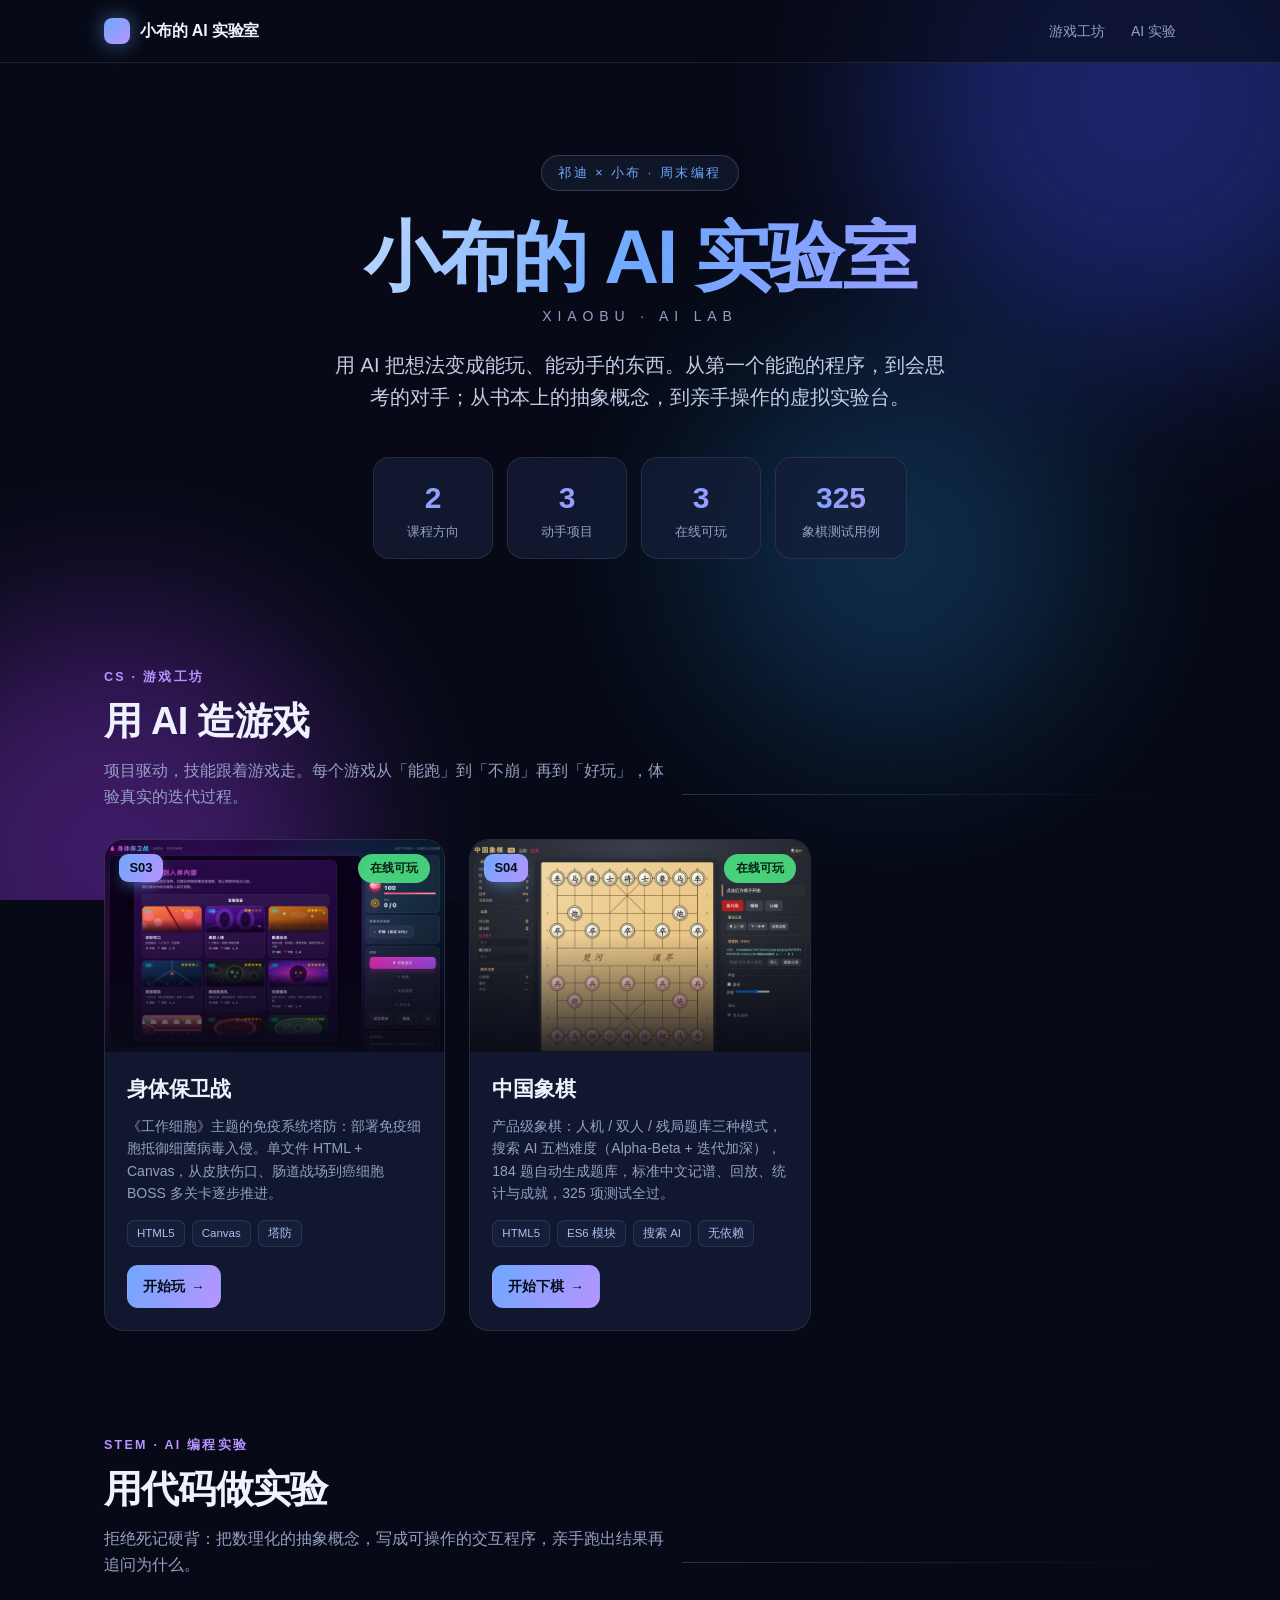
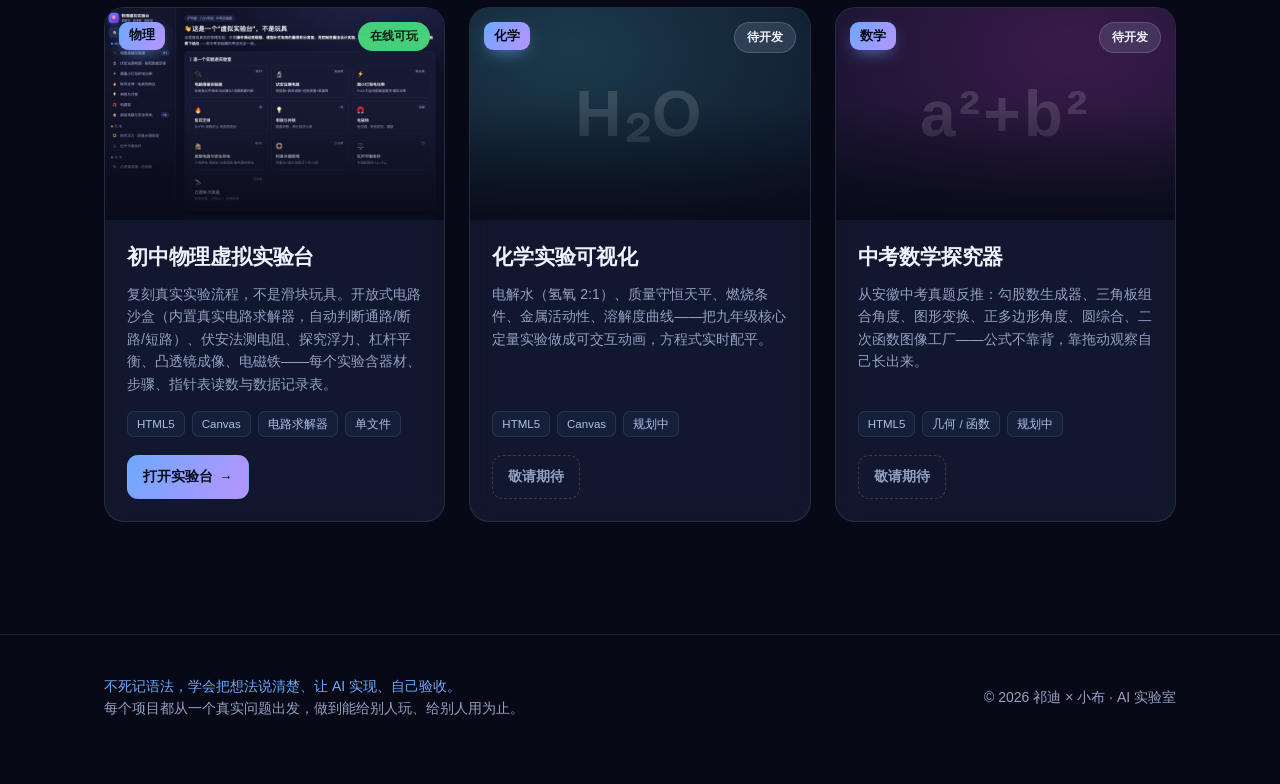
==== index.html @ 60c94748 "init: 小布的 AI 实验室 静态站点 自包含可部署的展示页：身体保卫战、中国象棋、初中物理虚拟实验台， 含封面截图。化学/数学实验占位待开发。" ====
<!DOCTYPE html>
<html lang="zh-CN">
<head>
<meta charset="UTF-8" />
<meta name="viewport" content="width=device-width, initial-scale=1.0" />
<title>小布的 AI 实验室 · Xiaobu AI Lab</title>
<meta name="description" content="祁迪 × 小布 的周末编程项目：用 AI 把想法变成能玩、能动手的东西。从会思考的对手，到真实的虚拟实验台。" />
<style>
  :root {
    --bg: #070a16;
    --card: rgba(22, 30, 56, 0.72);
    --line: rgba(255, 255, 255, 0.09);
    --line-strong: rgba(255, 255, 255, 0.16);
    --text: #eef2ff;
    --muted: #94a0c4;
    --accent: #6ea8fe;
    --accent-2: #b794ff;
    --pink: #ff7eb6;
    --green: #4ade80;
    --amber: #fbbf24;
    --radius: 20px;
  }

  * { box-sizing: border-box; }
  html { scroll-behavior: smooth; }

  body {
    margin: 0;
    font-family: -apple-system, BlinkMacSystemFont, "Segoe UI", "PingFang SC",
      "Hiragino Sans GB", "Microsoft YaHei", sans-serif;
    color: var(--text);
    background: var(--bg);
    line-height: 1.6;
    -webkit-font-smoothing: antialiased;
    overflow-x: hidden;
  }

  /* animated background orbs */
  .bg-orbs { position: fixed; inset: 0; z-index: -1; overflow: hidden; }
  .orb {
    position: absolute;
    border-radius: 50%;
    filter: blur(90px);
    opacity: 0.55;
    animation: float 18s ease-in-out infinite;
  }
  .orb.a { width: 520px; height: 520px; background: #2a3aa8; top: -160px; right: -120px; }
  .orb.b { width: 460px; height: 460px; background: #6b2aa8; bottom: -180px; left: -120px; animation-delay: -6s; }
  .orb.c { width: 380px; height: 380px; background: #1d6fae; top: 40%; left: 55%; animation-delay: -11s; opacity: 0.35; }
  @keyframes float {
    0%, 100% { transform: translate(0, 0) scale(1); }
    50% { transform: translate(30px, -40px) scale(1.08); }
  }

  a { color: inherit; text-decoration: none; }
  .wrap { max-width: 1120px; margin: 0 auto; padding: 0 24px; }

  /* ---------- Nav ---------- */
  nav {
    position: sticky; top: 0; z-index: 50;
    backdrop-filter: blur(14px);
    background: rgba(7, 10, 22, 0.6);
    border-bottom: 1px solid var(--line);
  }
  nav .wrap { display: flex; align-items: center; justify-content: space-between; height: 62px; }
  .brand { display: flex; align-items: center; gap: 10px; font-weight: 700; letter-spacing: -0.01em; }
  .brand .dot {
    width: 26px; height: 26px; border-radius: 8px;
    background: linear-gradient(135deg, var(--accent), var(--accent-2));
    box-shadow: 0 0 22px rgba(110, 168, 254, 0.55);
  }
  .nav-links { display: flex; gap: 26px; font-size: 14px; color: var(--muted); }
  .nav-links a:hover { color: var(--text); }
  @media (max-width: 560px) { .nav-links { display: none; } }

  /* ---------- Hero ---------- */
  header.hero { padding: 92px 0 56px; text-align: center; }
  .eyebrow {
    display: inline-block; font-size: 12.5px; letter-spacing: 0.2em; text-transform: uppercase;
    color: var(--accent); border: 1px solid var(--line-strong); border-radius: 999px;
    padding: 7px 16px; background: rgba(110, 168, 254, 0.08);
  }
  h1 {
    font-size: clamp(40px, 7.5vw, 76px); line-height: 1.05; margin: 26px 0 8px;
    letter-spacing: -0.03em; font-weight: 800;
    background: linear-gradient(115deg, #ffffff 0%, var(--accent) 50%, var(--accent-2) 100%);
    -webkit-background-clip: text; background-clip: text; color: transparent;
  }
  .sub-en { font-size: 14px; letter-spacing: 0.42em; text-transform: uppercase; color: var(--muted); margin-bottom: 22px; }
  .lede { font-size: clamp(16px, 2.3vw, 20px); color: #c2cae6; max-width: 620px; margin: 0 auto; }
  .stats { display: flex; flex-wrap: wrap; gap: 14px; justify-content: center; margin-top: 44px; }
  .stat {
    border: 1px solid var(--line); border-radius: 16px; padding: 16px 26px; min-width: 120px;
    background: var(--card); backdrop-filter: blur(8px);
  }
  .stat .num {
    font-size: 30px; font-weight: 800;
    background: linear-gradient(120deg, var(--accent), var(--accent-2));
    -webkit-background-clip: text; background-clip: text; color: transparent;
  }
  .stat .label { font-size: 12.5px; color: var(--muted); }

  /* ---------- Sections ---------- */
  section { padding: 52px 0; }
  .section-head { display: flex; align-items: flex-end; gap: 18px; margin-bottom: 30px; flex-wrap: wrap; }
  .section-head .txt h2 { font-size: clamp(26px, 4vw, 38px); margin: 4px 0 6px; letter-spacing: -0.02em; }
  .section-head .txt p { color: var(--muted); margin: 0; max-width: 560px; }
  .kicker { font-size: 12.5px; letter-spacing: 0.18em; text-transform: uppercase; color: var(--accent-2); font-weight: 700; }
  .line-fill { flex: 1; height: 1px; background: linear-gradient(90deg, var(--line-strong), transparent); margin-bottom: 14px; min-width: 40px; }

  /* ---------- Cards ---------- */
  .grid { display: grid; grid-template-columns: repeat(auto-fill, minmax(320px, 1fr)); gap: 24px; }
  .card {
    position: relative; display: flex; flex-direction: column; overflow: hidden;
    background: var(--card); border: 1px solid var(--line); border-radius: var(--radius);
    backdrop-filter: blur(10px);
    transition: transform 0.28s cubic-bezier(.2,.7,.2,1), border-color 0.28s, box-shadow 0.28s;
  }
  .card:hover {
    transform: translateY(-6px);
    border-color: var(--line-strong);
    box-shadow: 0 30px 60px -30px rgba(110, 130, 255, 0.5);
  }

  .cover { position: relative; aspect-ratio: 16 / 10; overflow: hidden; background: #0c1126; }
  .cover img { width: 100%; height: 100%; object-fit: cover; object-position: top center; transition: transform 0.5s cubic-bezier(.2,.7,.2,1); }
  .card:hover .cover img { transform: scale(1.06); }
  .cover::after { content: ""; position: absolute; inset: 0; background: linear-gradient(180deg, rgba(7,10,22,0) 45%, rgba(7,10,22,0.85) 100%); }

  /* placeholder covers for upcoming projects */
  .cover.ph { display: flex; align-items: center; justify-content: center; }
  .cover.ph.chem { background: radial-gradient(120% 120% at 30% 20%, #1b3a4a, #0c1126); }
  .cover.ph.math { background: radial-gradient(120% 120% at 70% 20%, #3a1b4a, #0c1126); }
  .cover.ph .glyph { font-size: 64px; font-weight: 800; letter-spacing: 0.05em; color: rgba(255,255,255,0.14); }

  .badge-num {
    position: absolute; top: 14px; left: 14px; z-index: 2;
    display: inline-flex; align-items: center; justify-content: center;
    min-width: 44px; height: 28px; padding: 0 10px; border-radius: 9px;
    font-weight: 800; font-size: 13px; color: #070a16;
    background: linear-gradient(120deg, var(--accent), var(--accent-2));
    box-shadow: 0 6px 18px -6px rgba(110,168,254,0.8);
  }
  .status {
    position: absolute; top: 14px; right: 14px; z-index: 2;
    font-size: 12px; font-weight: 700; padding: 5px 12px; border-radius: 999px;
    backdrop-filter: blur(6px);
  }
  .status.live { color: #062013; background: rgba(74, 222, 128, 0.92); }
  .status.local { color: #2a1c00; background: rgba(251, 191, 36, 0.92); }
  .status.soon { color: var(--text); background: rgba(148, 160, 196, 0.2); border: 1px solid var(--line-strong); }

  .body { padding: 20px 22px 22px; display: flex; flex-direction: column; flex: 1; }
  .card h3 { margin: 0 0 9px; font-size: 21px; letter-spacing: -0.01em; }
  .card p.desc { margin: 0 0 16px; color: var(--muted); font-size: 14px; flex: 1; }
  .tags { display: flex; flex-wrap: wrap; gap: 7px; margin-bottom: 18px; }
  .tag { font-size: 11.5px; color: #aebfe6; border: 1px solid var(--line); background: rgba(110,168,254,0.06); padding: 3px 9px; border-radius: 7px; }

  .actions { display: flex; gap: 10px; flex-wrap: wrap; }
  .btn {
    display: inline-flex; align-items: center; gap: 6px; font-size: 13.5px; font-weight: 700;
    padding: 10px 15px; border-radius: 11px; border: 1px solid var(--line-strong);
    transition: background 0.18s, border-color 0.18s, transform 0.18s, filter 0.18s;
  }
  .btn:hover { transform: translateY(-1px); }
  .btn.primary { color: #070a16; background: linear-gradient(120deg, var(--accent), var(--accent-2)); border-color: transparent; }
  .btn.primary:hover { filter: brightness(1.08); }
  .btn.ghost:hover { border-color: var(--accent); background: rgba(110,168,254,0.1); }
  .btn.disabled { color: var(--muted); border-style: dashed; cursor: default; pointer-events: none; }
  .btn .arrow { transition: transform 0.18s; }
  .btn:hover .arrow { transform: translateX(3px); }

  .note {
    margin-top: 26px; border: 1px dashed var(--line-strong); border-radius: var(--radius);
    padding: 18px 22px; color: var(--muted); font-size: 14px; background: rgba(255,255,255,0.02);
  }
  .note strong { color: var(--text); }
  .note a { color: var(--accent); }

  /* ---------- Footer ---------- */
  footer { border-top: 1px solid var(--line); margin-top: 60px; padding: 40px 0 64px; color: var(--muted); font-size: 14px; }
  footer .wrap { display: flex; flex-wrap: wrap; gap: 16px; justify-content: space-between; align-items: center; }
  .philosophy { max-width: 560px; }
  .philosophy em { color: var(--accent); font-style: normal; }

  @media (max-width: 600px) { header.hero { padding: 60px 0 36px; } }
</style>
</head>
<body>

<div class="bg-orbs"><div class="orb a"></div><div class="orb b"></div><div class="orb c"></div></div>

<nav>
  <div class="wrap">
    <div class="brand"><span class="dot"></span> 小布的 AI 实验室</div>
    <div class="nav-links">
      <a href="#cs">游戏工坊</a>
      <a href="#stem">AI 实验</a>
    </div>
  </div>
</nav>

<header class="hero">
  <div class="wrap">
    <span class="eyebrow">祁迪 × 小布 · 周末编程</span>
    <h1>小布的 AI 实验室</h1>
    <div class="sub-en">Xiaobu&nbsp;·&nbsp;AI&nbsp;Lab</div>
    <p class="lede">用 AI 把想法变成能玩、能动手的东西。从第一个能跑的程序，到会思考的对手；从书本上的抽象概念，到亲手操作的虚拟实验台。</p>
    <div class="stats">
      <div class="stat"><div class="num">2</div><div class="label">课程方向</div></div>
      <div class="stat"><div class="num">3</div><div class="label">动手项目</div></div>
      <div class="stat"><div class="num">3</div><div class="label">在线可玩</div></div>
      <div class="stat"><div class="num">325</div><div class="label">象棋测试用例</div></div>
    </div>
  </div>
</header>

<main class="wrap">

  <!-- ============ CS 游戏工坊 ============ -->
  <section id="cs">
    <div class="section-head">
      <div class="txt">
        <div class="kicker">CS · 游戏工坊</div>
        <h2>用 AI 造游戏</h2>
        <p>项目驱动，技能跟着游戏走。每个游戏从「能跑」到「不崩」再到「好玩」，体验真实的迭代过程。</p>
      </div>
      <div class="line-fill"></div>
    </div>

    <div class="grid">

      <article class="card">
        <div class="cover">
          <span class="badge-num">S03</span>
          <span class="status live">在线可玩</span>
          <img src="assets/covers/body-defense.jpg" alt="身体保卫战 游戏截图" loading="lazy" />
        </div>
        <div class="body">
          <h3>身体保卫战</h3>
          <p class="desc">《工作细胞》主题的免疫系统塔防：部署免疫细胞抵御细菌病毒入侵。单文件 HTML + Canvas，从皮肤伤口、肠道战场到癌细胞 BOSS 多关卡逐步推进。</p>
          <div class="tags">
            <span class="tag">HTML5</span><span class="tag">Canvas</span><span class="tag">塔防</span>
          </div>
          <div class="actions">
            <a class="btn primary" href="body-defense/index.html">开始玩 <span class="arrow">→</span></a>
          </div>
        </div>
      </article>

      <article class="card">
        <div class="cover">
          <span class="badge-num">S04</span>
          <span class="status live">在线可玩</span>
          <img src="assets/covers/chess.jpg" alt="中国象棋 游戏截图" loading="lazy" />
        </div>
        <div class="body">
          <h3>中国象棋</h3>
          <p class="desc">产品级象棋：人机 / 双人 / 残局题库三种模式，搜索 AI 五档难度（Alpha-Beta + 迭代加深），184 题自动生成题库，标准中文记谱、回放、统计与成就，325 项测试全过。</p>
          <div class="tags">
            <span class="tag">HTML5</span><span class="tag">ES6 模块</span><span class="tag">搜索 AI</span><span class="tag">无依赖</span>
          </div>
          <div class="actions">
            <a class="btn primary" href="chess/index.html">开始下棋 <span class="arrow">→</span></a>
          </div>
        </div>
      </article>

    </div>
  </section>

  <!-- ============ STEM AI 实验 ============ -->
  <section id="stem">
    <div class="section-head">
      <div class="txt">
        <div class="kicker">STEM · AI 编程实验</div>
        <h2>用代码做实验</h2>
        <p>拒绝死记硬背：把数理化的抽象概念，写成可操作的交互程序，亲手跑出结果再追问为什么。</p>
      </div>
      <div class="line-fill"></div>
    </div>

    <div class="grid">

      <article class="card">
        <div class="cover">
          <span class="badge-num">物理</span>
          <span class="status live">在线可玩</span>
          <img src="assets/covers/physics.jpg" alt="物理虚拟实验台 截图" loading="lazy" />
        </div>
        <div class="body">
          <h3>初中物理虚拟实验台</h3>
          <p class="desc">复刻真实实验流程，不是滑块玩具。开放式电路沙盒（内置真实电路求解器，自动判断通路/断路/短路）、伏安法测电阻、探究浮力、杠杆平衡、凸透镜成像、电磁铁——每个实验含器材、步骤、指针表读数与数据记录表。</p>
          <div class="tags">
            <span class="tag">HTML5</span><span class="tag">Canvas</span><span class="tag">电路求解器</span><span class="tag">单文件</span>
          </div>
          <div class="actions">
            <a class="btn primary" href="physics-lab.html">打开实验台 <span class="arrow">→</span></a>
          </div>
        </div>
      </article>

      <article class="card">
        <div class="cover ph chem">
          <span class="badge-num">化学</span>
          <span class="status soon">待开发</span>
          <span class="glyph">H₂O</span>
        </div>
        <div class="body">
          <h3>化学实验可视化</h3>
          <p class="desc">电解水（氢氧 2:1）、质量守恒天平、燃烧条件、金属活动性、溶解度曲线——把九年级核心定量实验做成可交互动画，方程式实时配平。</p>
          <div class="tags">
            <span class="tag">HTML5</span><span class="tag">Canvas</span><span class="tag">规划中</span>
          </div>
          <div class="actions">
            <span class="btn disabled">敬请期待</span>
          </div>
        </div>
      </article>

      <article class="card">
        <div class="cover ph math">
          <span class="badge-num">数学</span>
          <span class="status soon">待开发</span>
          <span class="glyph">a²+b²</span>
        </div>
        <div class="body">
          <h3>中考数学探究器</h3>
          <p class="desc">从安徽中考真题反推：勾股数生成器、三角板组合角度、图形变换、正多边形角度、圆综合、二次函数图像工厂——公式不靠背，靠拖动观察自己长出来。</p>
          <div class="tags">
            <span class="tag">HTML5</span><span class="tag">几何 / 函数</span><span class="tag">规划中</span>
          </div>
          <div class="actions">
            <span class="btn disabled">敬请期待</span>
          </div>
        </div>
      </article>

    </div>
  </section>

</main>

<footer>
  <div class="wrap">
    <div class="philosophy">
      <em>不死记语法，学会把想法说清楚、让 AI 实现、自己验收。</em><br />
      每个项目都从一个真实问题出发，做到能给别人玩、给别人用为止。
    </div>
    <div>© 2026 祁迪 × 小布 · AI 实验室</div>
  </div>
</footer>

</body>
</html>
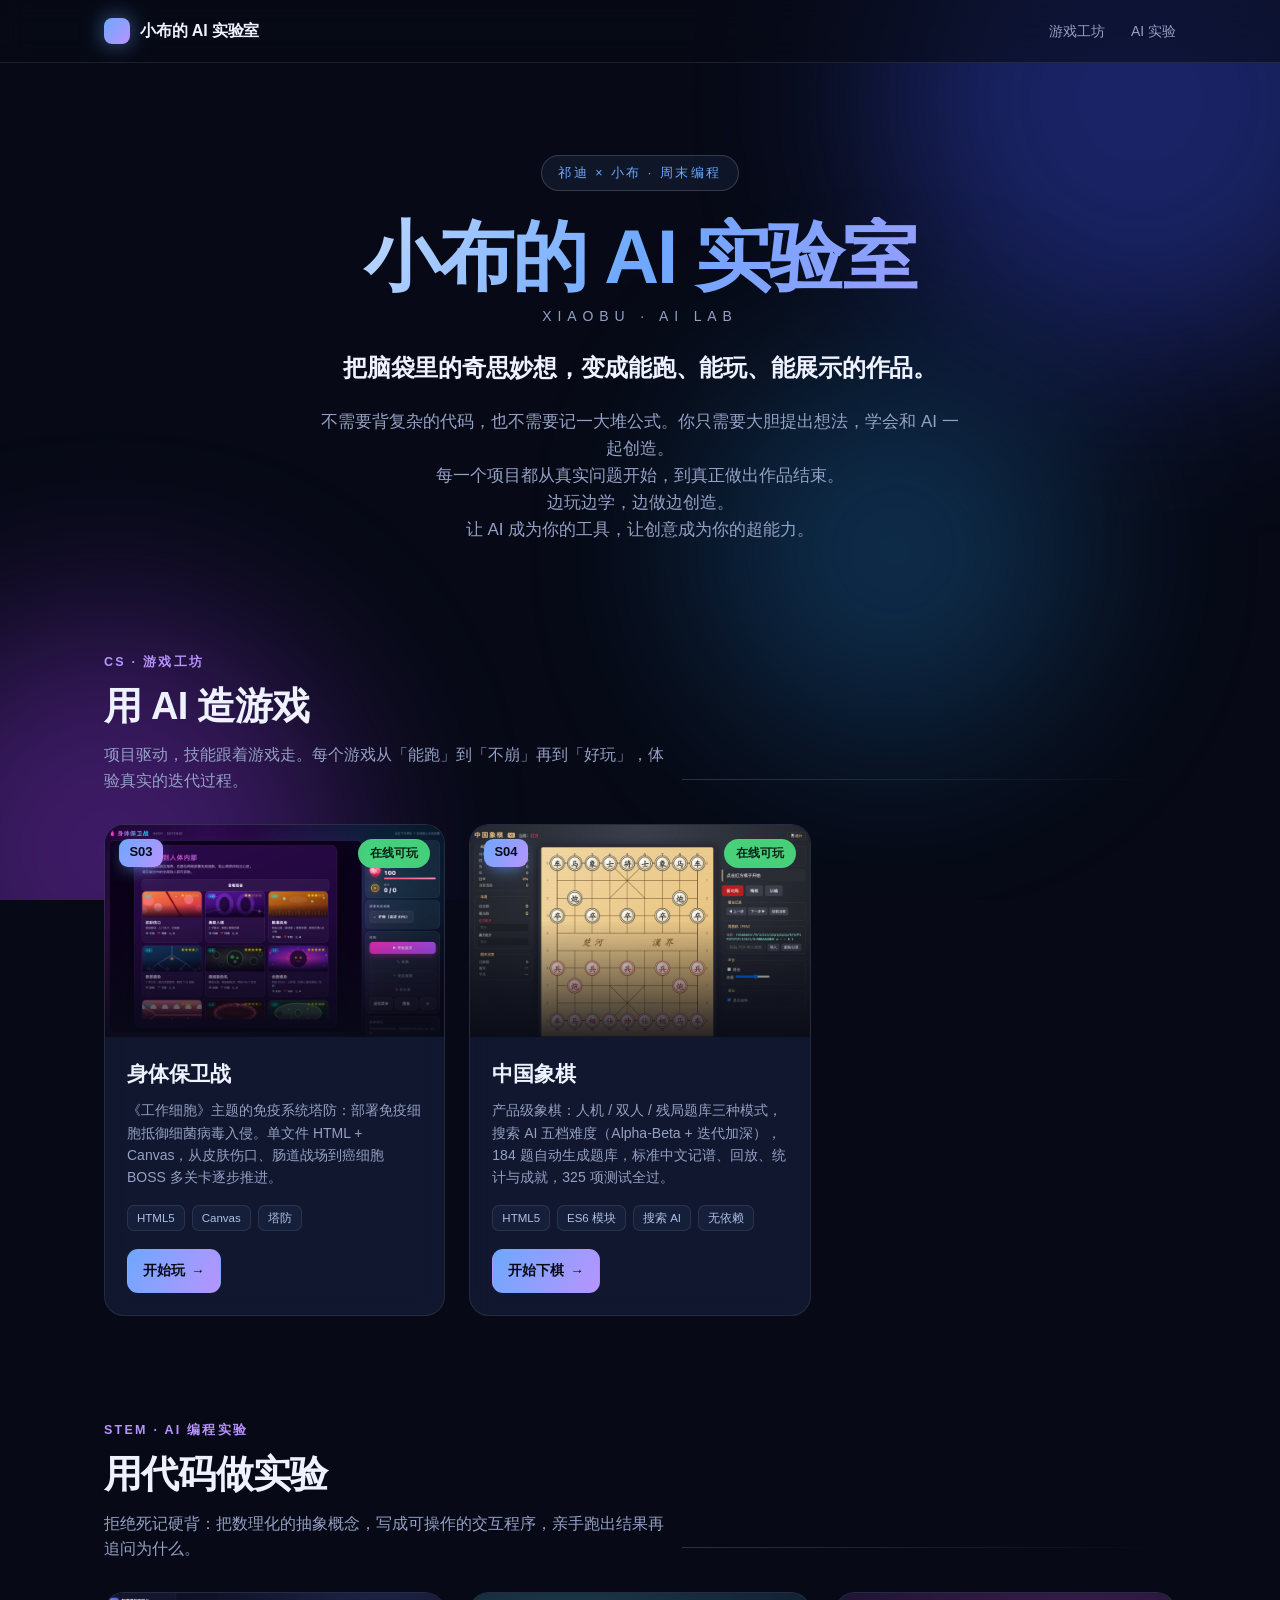
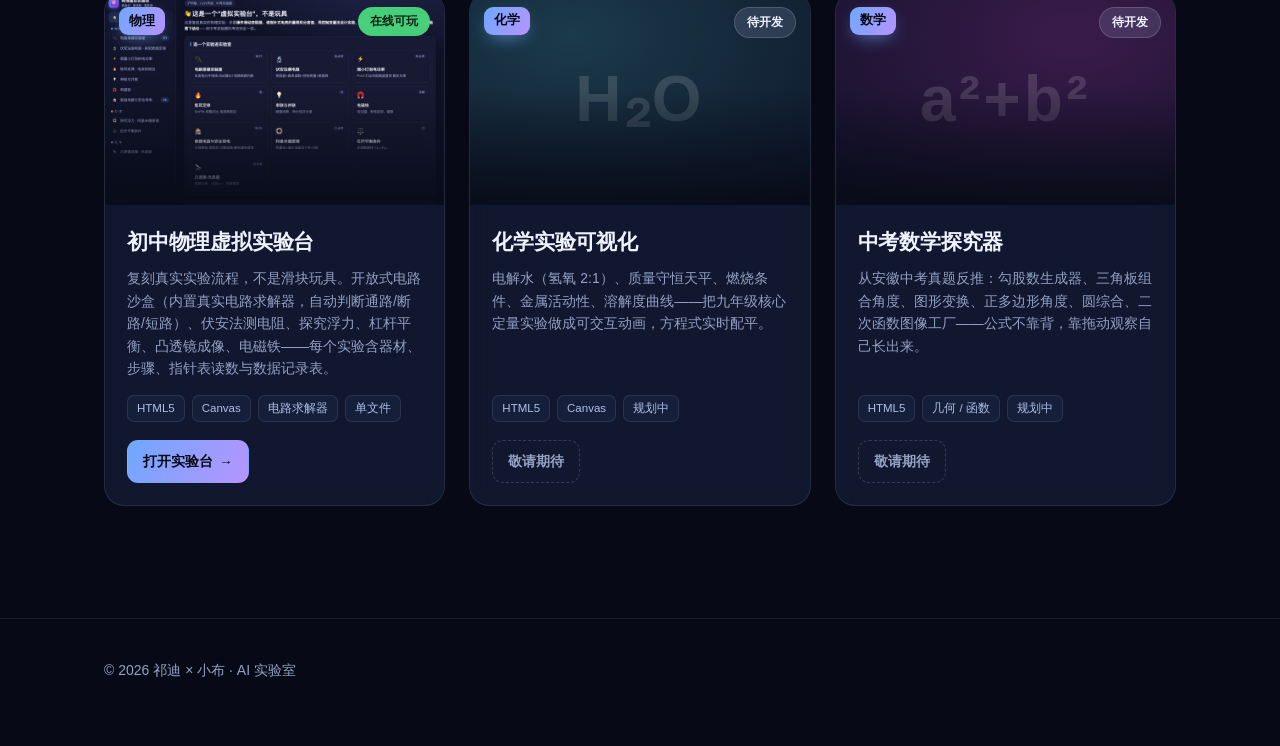
==== commit 64400406: "更新首页文案：新介绍语、移除统计与底部理念 Co-authored-by: Cursor <cursoragent@cursor.com>" ====
--- a/index.html
+++ b/index.html
@@ -87,7 +87,8 @@
     -webkit-background-clip: text; background-clip: text; color: transparent;
   }
   .sub-en { font-size: 14px; letter-spacing: 0.42em; text-transform: uppercase; color: var(--muted); margin-bottom: 22px; }
-  .lede { font-size: clamp(16px, 2.3vw, 20px); color: #c2cae6; max-width: 620px; margin: 0 auto; }
+  .lede { font-size: clamp(18px, 2.6vw, 24px); color: #eef2ff; font-weight: 600; max-width: 680px; margin: 0 auto; letter-spacing: -0.01em; }
+  .lede-sub { font-size: clamp(14.5px, 2vw, 17px); color: var(--muted); max-width: 640px; margin: 20px auto 0; }
   .stats { display: flex; flex-wrap: wrap; gap: 14px; justify-content: center; margin-top: 44px; }
   .stat {
     border: 1px solid var(--line); border-radius: 16px; padding: 16px 26px; min-width: 120px;
@@ -205,13 +206,13 @@
     <span class="eyebrow">祁迪 × 小布 · 周末编程</span>
     <h1>小布的 AI 实验室</h1>
     <div class="sub-en">Xiaobu&nbsp;·&nbsp;AI&nbsp;Lab</div>
-    <p class="lede">用 AI 把想法变成能玩、能动手的东西。从第一个能跑的程序，到会思考的对手；从书本上的抽象概念，到亲手操作的虚拟实验台。</p>
-    <div class="stats">
-      <div class="stat"><div class="num">2</div><div class="label">课程方向</div></div>
-      <div class="stat"><div class="num">3</div><div class="label">动手项目</div></div>
-      <div class="stat"><div class="num">3</div><div class="label">在线可玩</div></div>
-      <div class="stat"><div class="num">325</div><div class="label">象棋测试用例</div></div>
-    </div>
+    <p class="lede">把脑袋里的奇思妙想，变成能跑、能玩、能展示的作品。</p>
+    <p class="lede-sub">
+      不需要背复杂的代码，也不需要记一大堆公式。你只需要大胆提出想法，学会和 AI 一起创造。<br />
+      每一个项目都从真实问题开始，到真正做出作品结束。<br />
+      边玩边学，边做边创造。<br />
+      让 AI 成为你的工具，让创意成为你的超能力。
+    </p>
   </div>
 </header>
 
@@ -343,10 +344,6 @@
 
 <footer>
   <div class="wrap">
-    <div class="philosophy">
-      <em>不死记语法，学会把想法说清楚、让 AI 实现、自己验收。</em><br />
-      每个项目都从一个真实问题出发，做到能给别人玩、给别人用为止。
-    </div>
     <div>© 2026 祁迪 × 小布 · AI 实验室</div>
   </div>
 </footer>
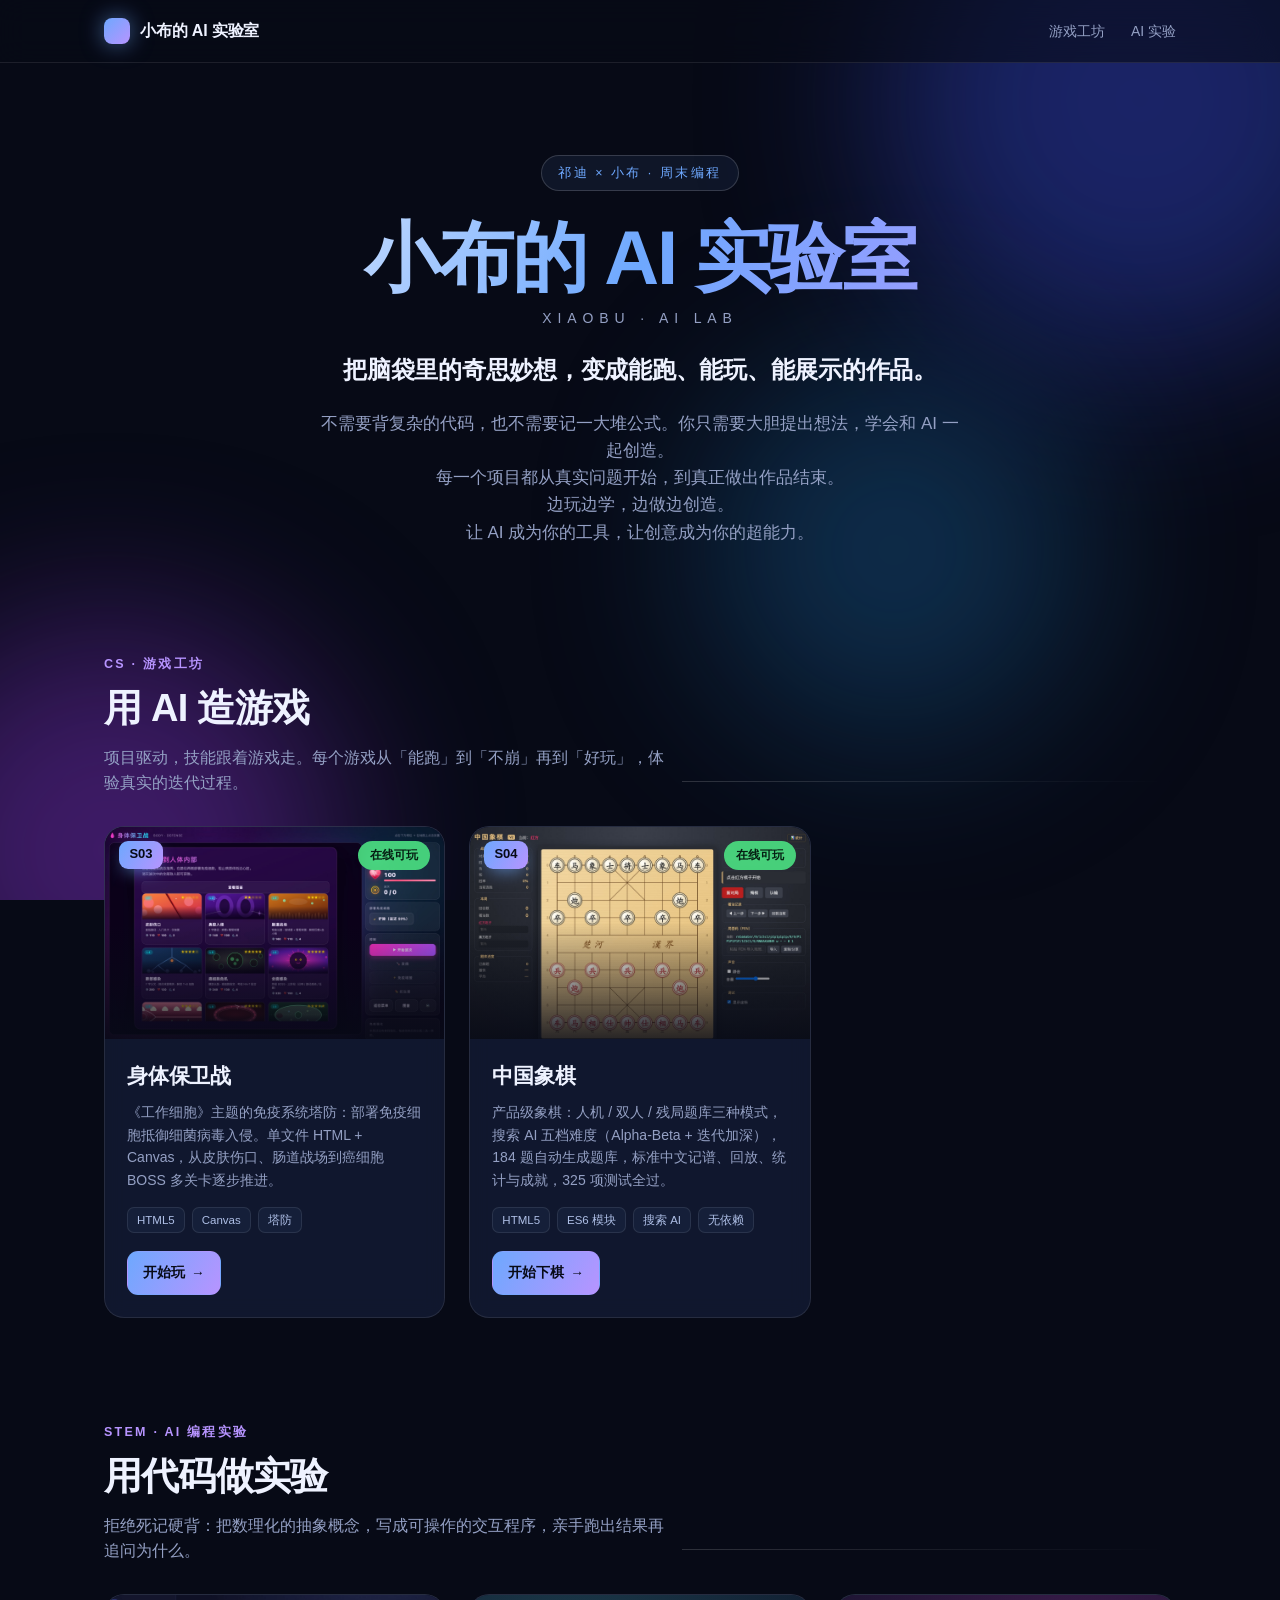
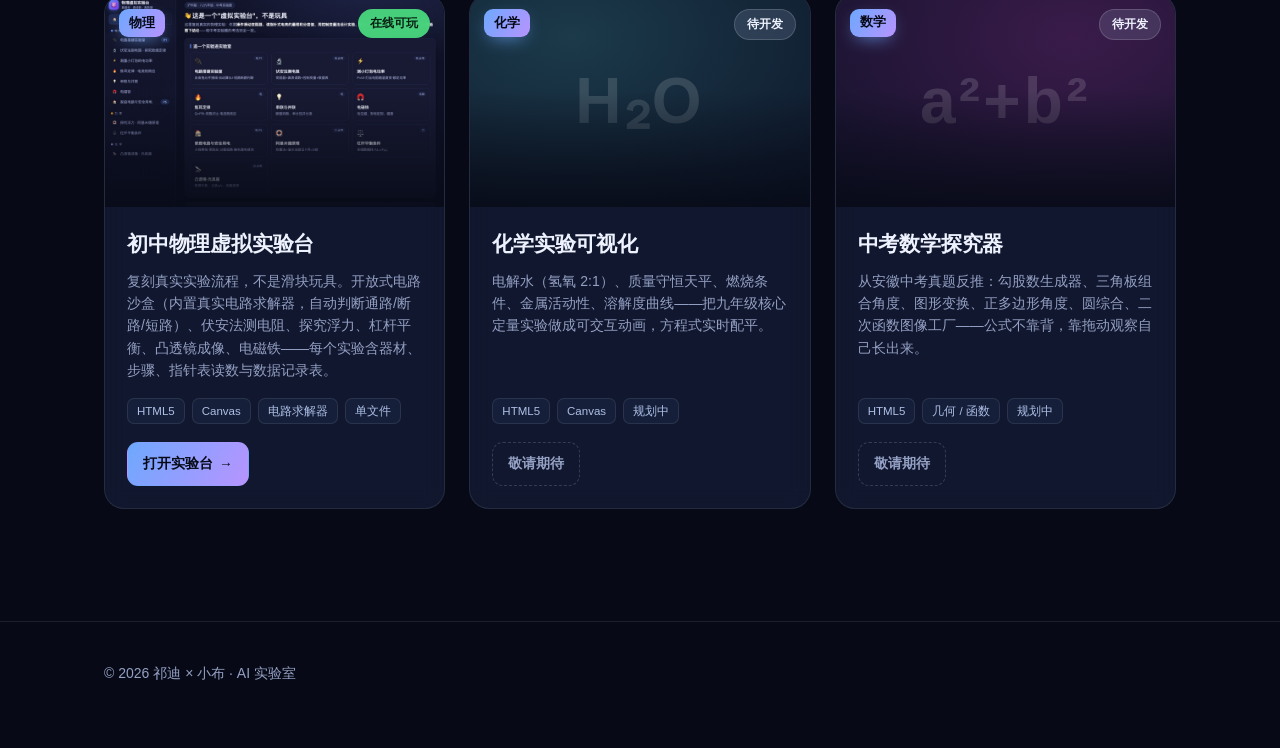
==== commit 01671cba: "sync: 更新部署内容 (2026-06-19)" ====
--- a/index.html
+++ b/index.html
@@ -81,8 +81,8 @@
     padding: 7px 16px; background: rgba(110, 168, 254, 0.08);
   }
   h1 {
-    font-size: clamp(40px, 7.5vw, 76px); line-height: 1.05; margin: 26px 0 8px;
-    letter-spacing: -0.03em; font-weight: 800;
+    font-size: clamp(32px, 8vw, 76px); line-height: 1.08; margin: 26px 0 8px;
+    letter-spacing: -0.03em; font-weight: 800; overflow-wrap: break-word;
     background: linear-gradient(115deg, #ffffff 0%, var(--accent) 50%, var(--accent-2) 100%);
     -webkit-background-clip: text; background-clip: text; color: transparent;
   }
@@ -168,6 +168,26 @@
   .btn.primary:hover { filter: brightness(1.08); }
   .btn.ghost:hover { border-color: var(--accent); background: rgba(110,168,254,0.1); }
   .btn.disabled { color: var(--muted); border-style: dashed; cursor: default; pointer-events: none; }
+
+  /* small-screen notice + toast */
+  .mobile-note { display: none; }
+  .toast-tip {
+    position: fixed; left: 50%; bottom: 26px; transform: translateX(-50%) translateY(16px);
+    z-index: 200; max-width: 86vw; text-align: center;
+    background: linear-gradient(120deg, var(--accent), var(--accent-2)); color: #070a16;
+    font-size: 14.5px; font-weight: 700; padding: 13px 22px; border-radius: 14px;
+    box-shadow: 0 18px 40px -16px rgba(110,168,254,0.7);
+    opacity: 0; pointer-events: none; transition: opacity 0.25s, transform 0.25s;
+  }
+  .toast-tip.show { opacity: 1; transform: translateX(-50%) translateY(0); }
+  @media (max-width: 820px) {
+    .mobile-note {
+      display: block; text-align: center; line-height: 1.6;
+      font-size: 13.5px; color: #fff7e6; padding: 11px 18px;
+      background: linear-gradient(90deg, rgba(251,191,36,0.16), rgba(255,126,182,0.16));
+      border-bottom: 1px solid var(--line);
+    }
+  }
   .btn .arrow { transition: transform 0.18s; }
   .btn:hover .arrow { transform: translateX(3px); }
 
@@ -184,7 +204,11 @@
   .philosophy { max-width: 560px; }
   .philosophy em { color: var(--accent); font-style: normal; }
 
-  @media (max-width: 600px) { header.hero { padding: 60px 0 36px; } }
+  @media (max-width: 600px) {
+    header.hero { padding: 48px 0 32px; }
+    .sub-en { letter-spacing: 0.28em; }
+    .lede-sub br { display: none; }
+  }
 </style>
 </head>
 <body>
@@ -200,6 +224,8 @@
     </div>
   </div>
 </nav>
+
+<div class="mobile-note">游戏与实验需要在电脑浏览器中运行，手机 / 小屏设备暂不支持进入，请用电脑访问。</div>
 
 <header class="hero">
   <div class="wrap">
@@ -348,5 +374,25 @@
   </div>
 </footer>
 
+<div id="toast-tip" class="toast-tip">请在电脑浏览器访问</div>
+
+<script>
+  (function () {
+    var small = window.matchMedia('(max-width: 820px)');
+    var toast = document.getElementById('toast-tip');
+    var timer;
+    function showTip() {
+      toast.classList.add('show');
+      clearTimeout(timer);
+      timer = setTimeout(function () { toast.classList.remove('show'); }, 2800);
+    }
+    document.querySelectorAll('a.btn.primary').forEach(function (link) {
+      link.addEventListener('click', function (e) {
+        if (small.matches) { e.preventDefault(); showTip(); }
+      });
+    });
+  })();
+</script>
+
 </body>
 </html>
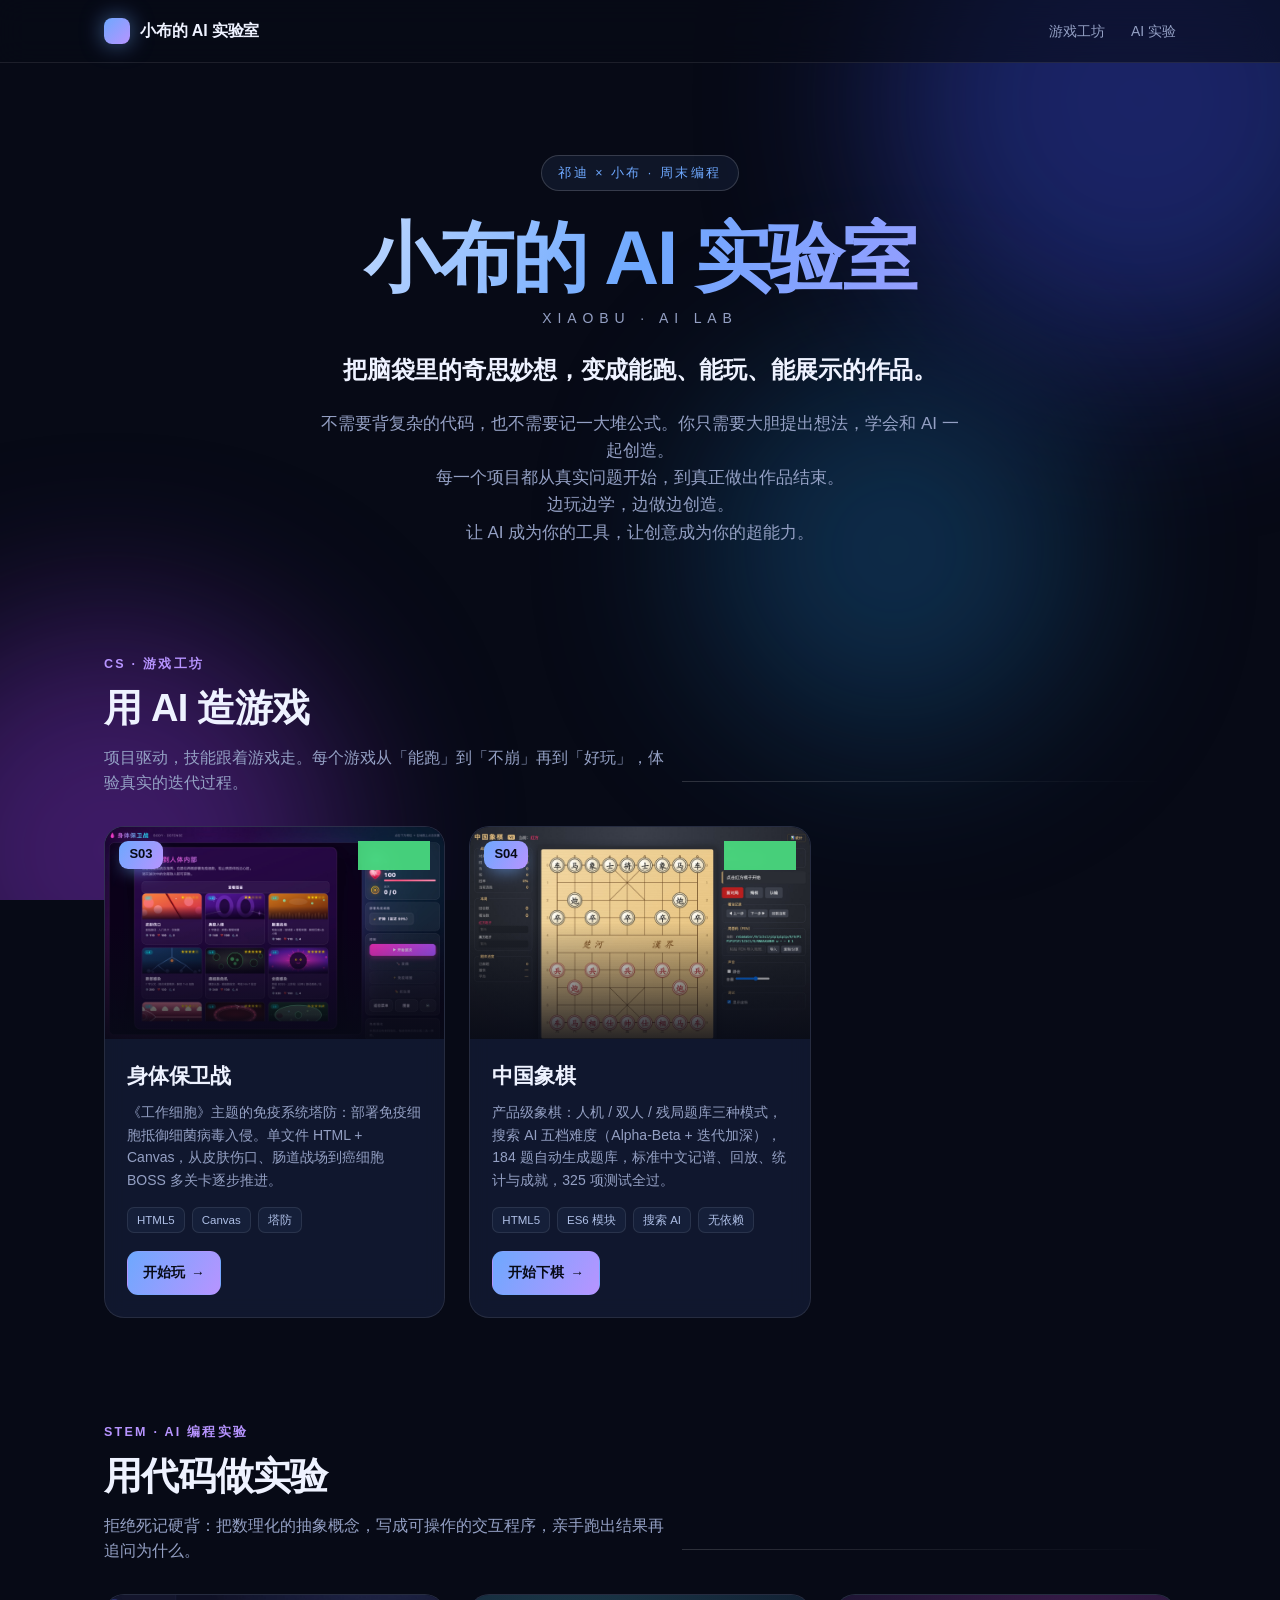
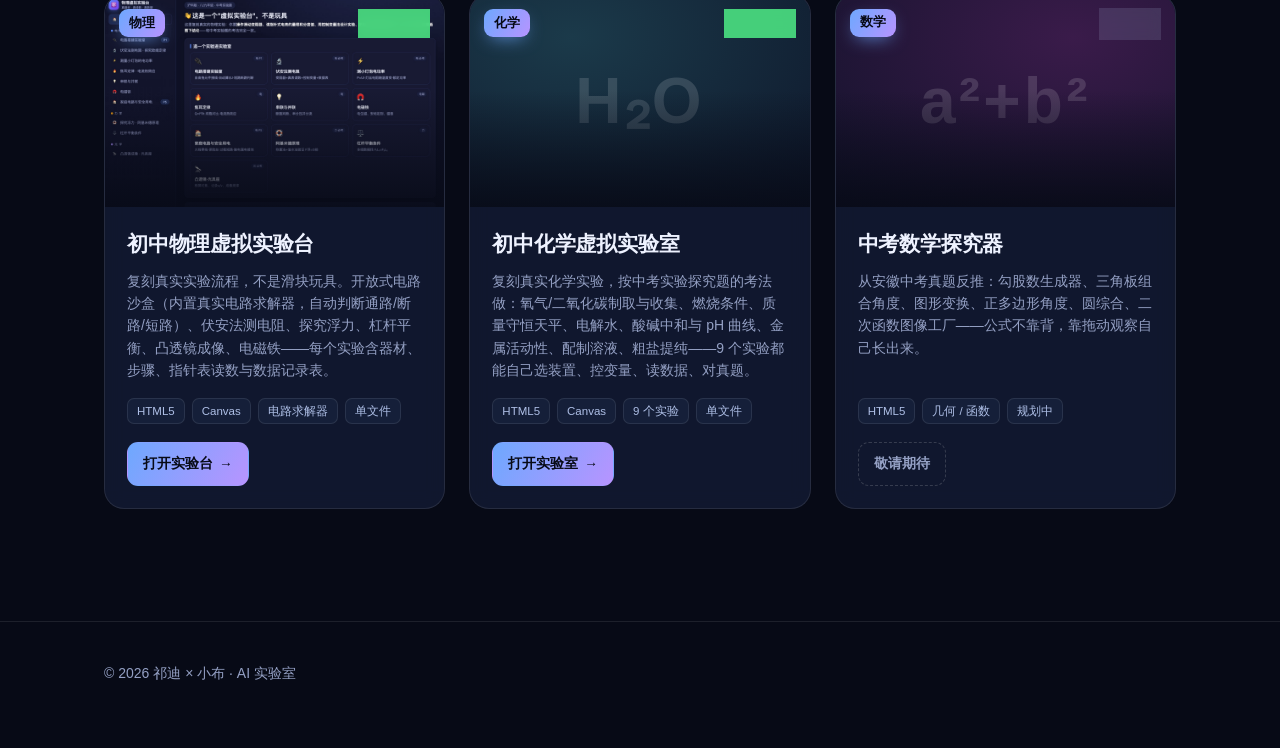
==== commit 2560f599: "feat: 新增初中化学虚拟实验室，化学卡片上线 Co-authored-by: Cursor <cursoragent@cursor.com>" ====
--- a/index.html
+++ b/index.html
@@ -330,17 +330,17 @@
       <article class="card">
         <div class="cover ph chem">
           <span class="badge-num">化学</span>
-          <span class="status soon">待开发</span>
+          <span class="status live">在线可玩</span>
           <span class="glyph">H₂O</span>
         </div>
         <div class="body">
-          <h3>化学实验可视化</h3>
-          <p class="desc">电解水（氢氧 2:1）、质量守恒天平、燃烧条件、金属活动性、溶解度曲线——把九年级核心定量实验做成可交互动画，方程式实时配平。</p>
-          <div class="tags">
-            <span class="tag">HTML5</span><span class="tag">Canvas</span><span class="tag">规划中</span>
-          </div>
-          <div class="actions">
-            <span class="btn disabled">敬请期待</span>
+          <h3>初中化学虚拟实验室</h3>
+          <p class="desc">复刻真实化学实验，按中考实验探究题的考法做：氧气/二氧化碳制取与收集、燃烧条件、质量守恒天平、电解水、酸碱中和与 pH 曲线、金属活动性、配制溶液、粗盐提纯——9 个实验都能自己选装置、控变量、读数据、对真题。</p>
+          <div class="tags">
+            <span class="tag">HTML5</span><span class="tag">Canvas</span><span class="tag">9 个实验</span><span class="tag">单文件</span>
+          </div>
+          <div class="actions">
+            <a class="btn primary" href="chemistry-lab.html">打开实验室 <span class="arrow">→</span></a>
           </div>
         </div>
       </article>
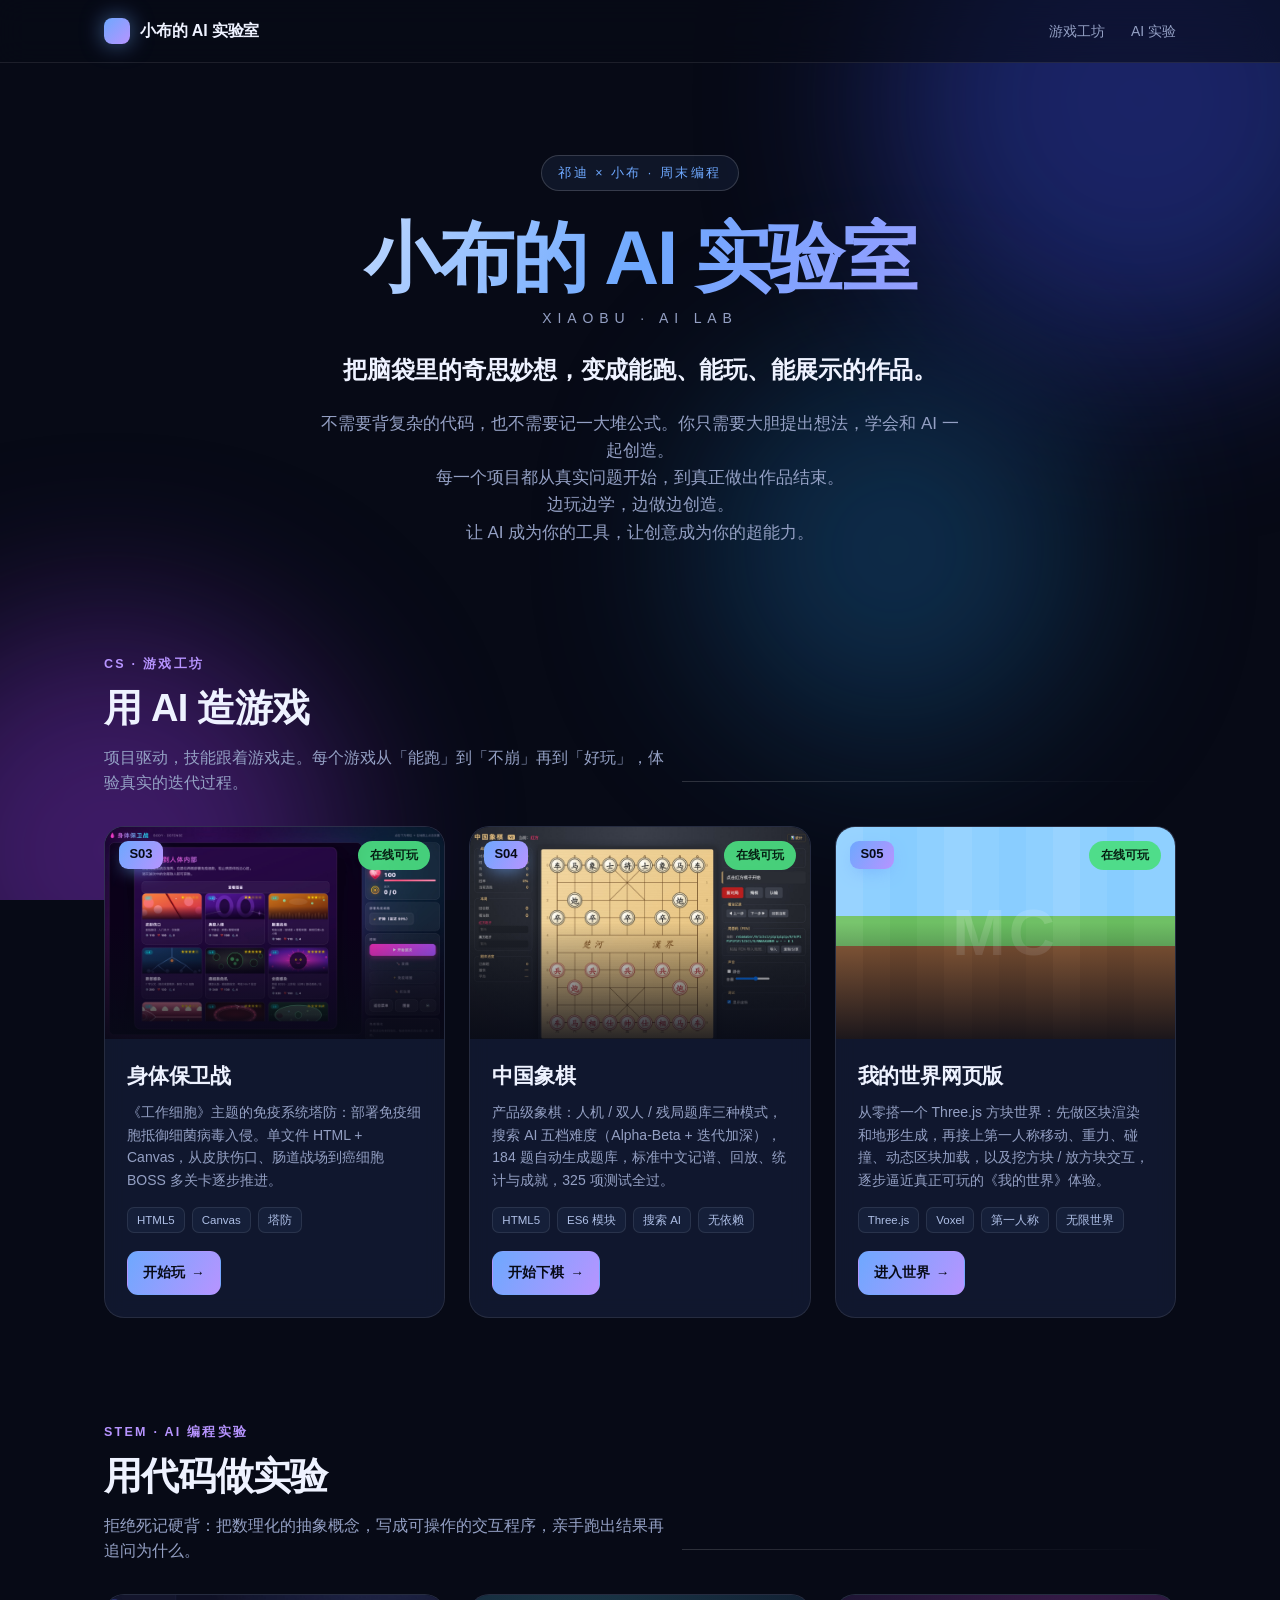
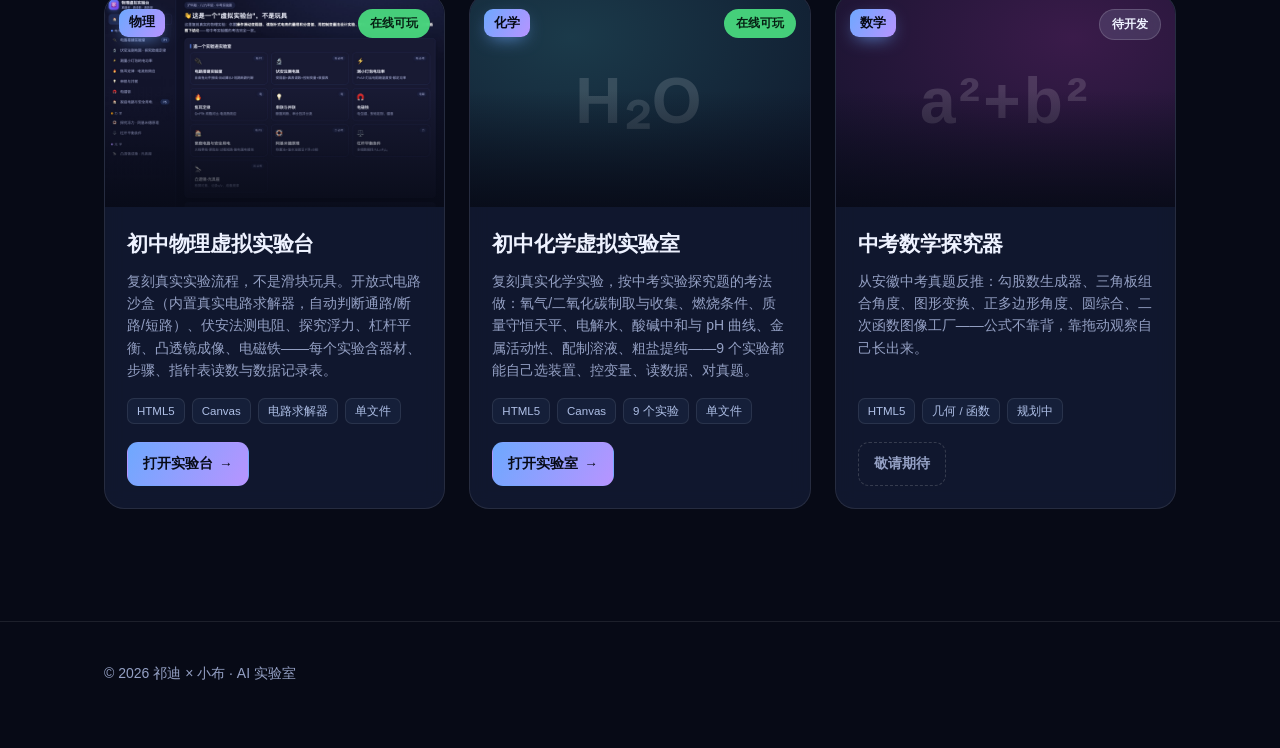
==== commit 199baa53: "add minecraft entry" ====
--- a/index.html
+++ b/index.html
@@ -132,6 +132,18 @@
   .cover.ph { display: flex; align-items: center; justify-content: center; }
   .cover.ph.chem { background: radial-gradient(120% 120% at 30% 20%, #1b3a4a, #0c1126); }
   .cover.ph.math { background: radial-gradient(120% 120% at 70% 20%, #3a1b4a, #0c1126); }
+  .cover.ph.minecraft {
+    background:
+      linear-gradient(180deg, #8fd0ff 0 42%, #6fc065 42% 56%, #8b5a36 56% 100%);
+  }
+  .cover.ph.minecraft::before {
+    content: "";
+    position: absolute;
+    inset: 0;
+    background:
+      linear-gradient(90deg, rgba(255,255,255,0.08) 0 8%, transparent 8% 16%, rgba(0,0,0,0.06) 16% 24%, transparent 24% 32%, rgba(255,255,255,0.07) 32% 40%, transparent 40% 48%, rgba(0,0,0,0.05) 48% 56%, transparent 56% 64%, rgba(255,255,255,0.08) 64% 72%, transparent 72% 80%, rgba(0,0,0,0.06) 80% 88%, transparent 88% 100%);
+    mix-blend-mode: overlay;
+  }
   .cover.ph .glyph { font-size: 64px; font-weight: 800; letter-spacing: 0.05em; color: rgba(255,255,255,0.14); }
 
   .badge-num {
@@ -289,6 +301,24 @@
           </div>
           <div class="actions">
             <a class="btn primary" href="chess/index.html">开始下棋 <span class="arrow">→</span></a>
+          </div>
+        </div>
+      </article>
+
+      <article class="card">
+        <div class="cover ph minecraft">
+          <span class="badge-num">S05</span>
+          <span class="status live">在线可玩</span>
+          <div class="glyph">MC</div>
+        </div>
+        <div class="body">
+          <h3>我的世界网页版</h3>
+          <p class="desc">从零搭一个 Three.js 方块世界：先做区块渲染和地形生成，再接上第一人称移动、重力、碰撞、动态区块加载，以及挖方块 / 放方块交互，逐步逼近真正可玩的《我的世界》体验。</p>
+          <div class="tags">
+            <span class="tag">Three.js</span><span class="tag">Voxel</span><span class="tag">第一人称</span><span class="tag">无限世界</span>
+          </div>
+          <div class="actions">
+            <a class="btn primary" href="../family/xiaobu-cs/s05-我的世界网页版/index.html">进入世界 <span class="arrow">→</span></a>
           </div>
         </div>
       </article>
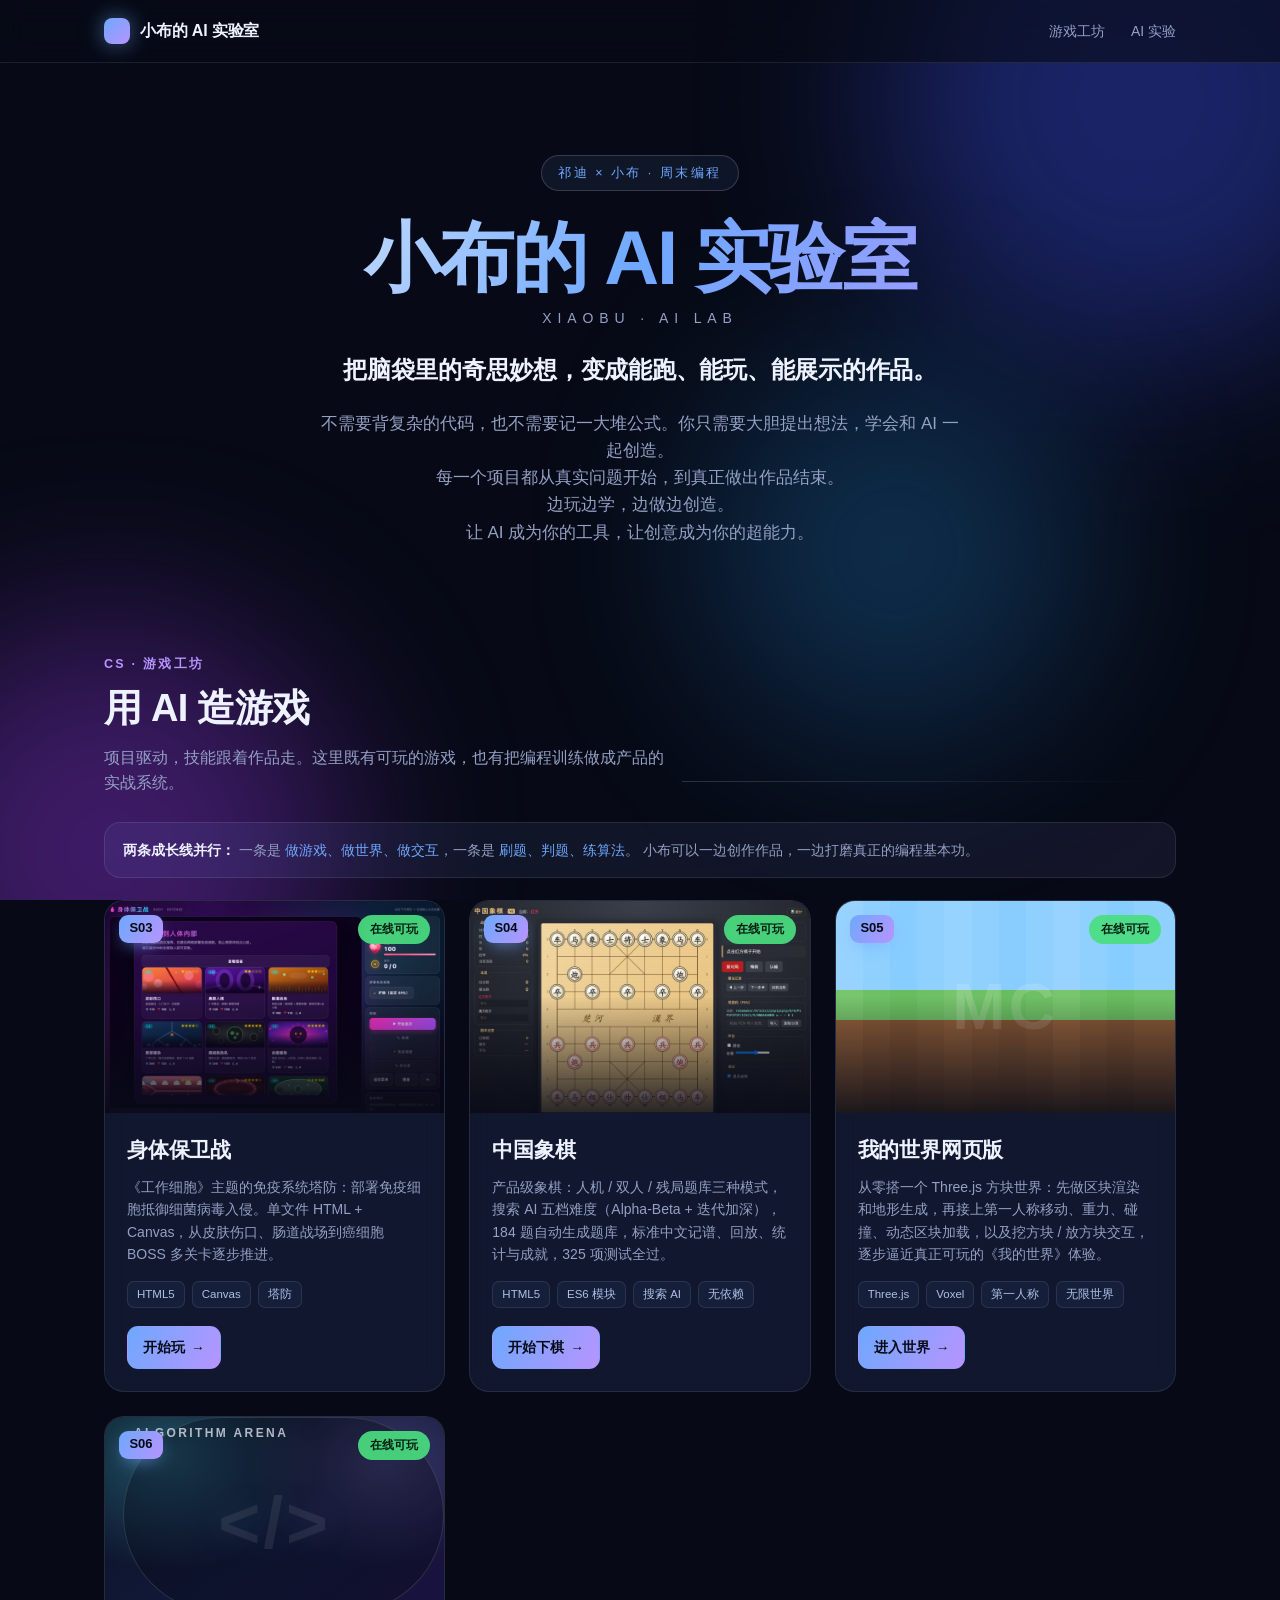
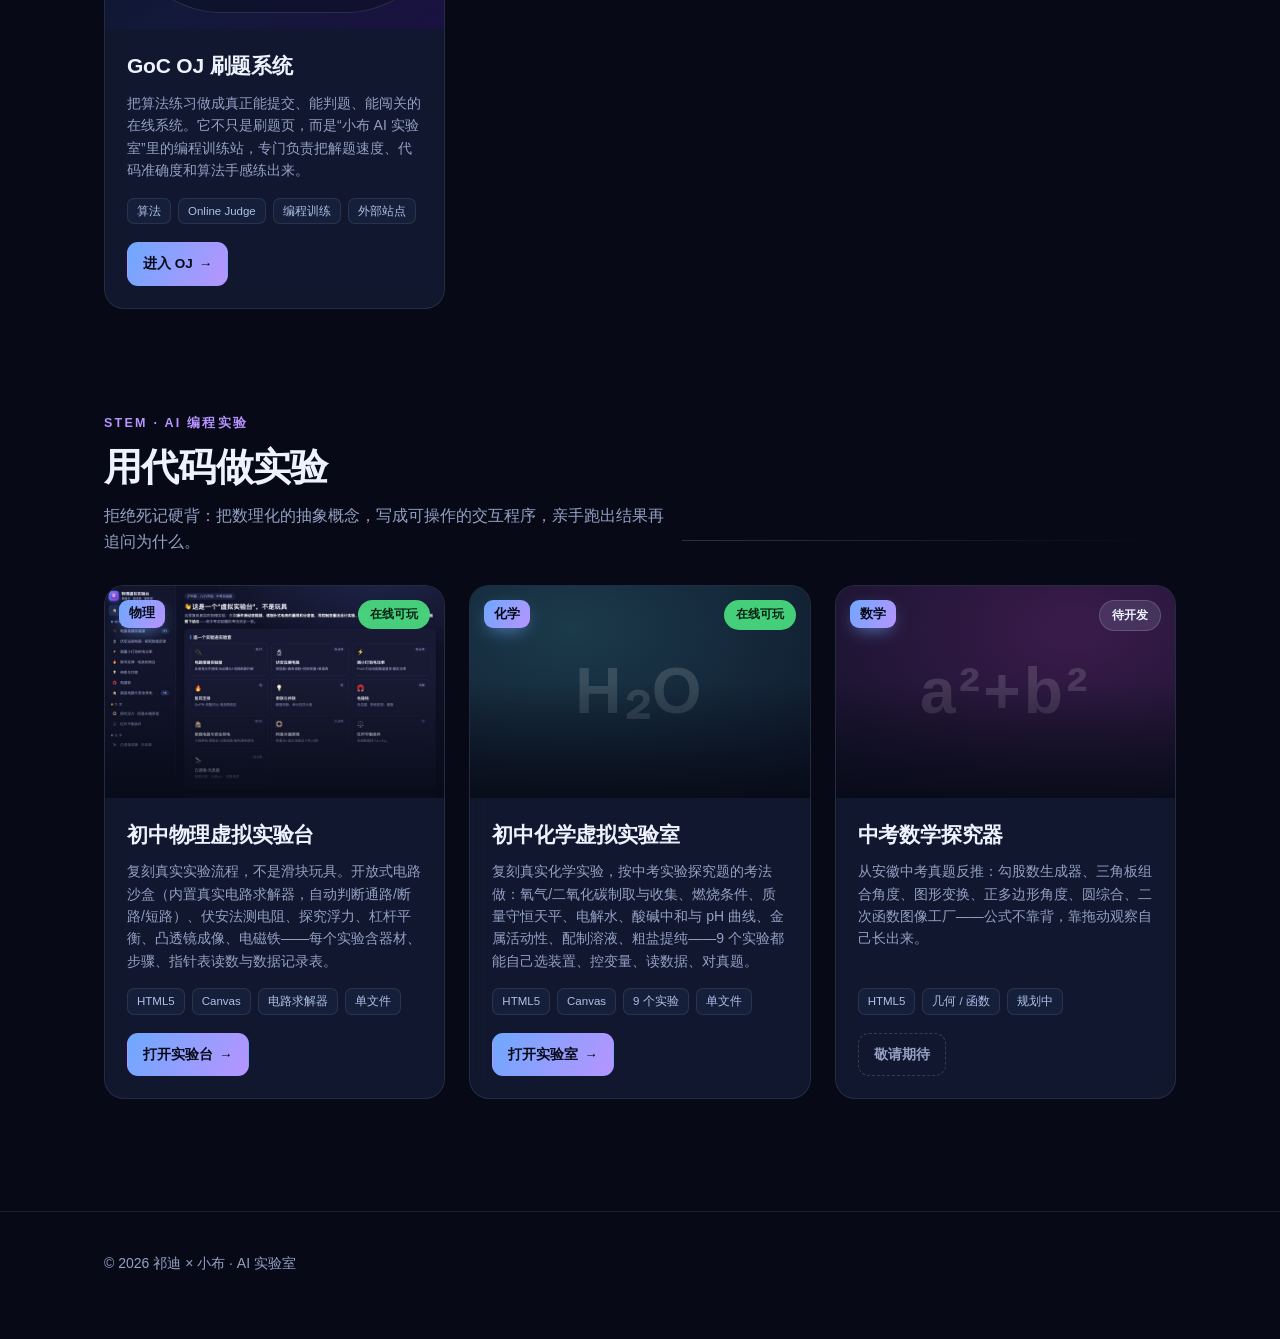
==== commit 688ee87e: "feat: polish goc oj entry" ====
--- a/index.html
+++ b/index.html
@@ -108,6 +108,17 @@
   .section-head .txt p { color: var(--muted); margin: 0; max-width: 560px; }
   .kicker { font-size: 12.5px; letter-spacing: 0.18em; text-transform: uppercase; color: var(--accent-2); font-weight: 700; }
   .line-fill { flex: 1; height: 1px; background: linear-gradient(90deg, var(--line-strong), transparent); margin-bottom: 14px; min-width: 40px; }
+  .track-note {
+    margin: -4px 0 22px;
+    padding: 16px 18px;
+    border: 1px solid var(--line);
+    border-radius: 16px;
+    background: linear-gradient(135deg, rgba(110,168,254,0.08), rgba(183,148,255,0.08));
+    color: var(--muted);
+    font-size: 14px;
+  }
+  .track-note strong { color: var(--text); }
+  .track-note em { color: var(--accent); font-style: normal; }
 
   /* ---------- Cards ---------- */
   .grid { display: grid; grid-template-columns: repeat(auto-fill, minmax(320px, 1fr)); gap: 24px; }
@@ -132,6 +143,41 @@
   .cover.ph { display: flex; align-items: center; justify-content: center; }
   .cover.ph.chem { background: radial-gradient(120% 120% at 30% 20%, #1b3a4a, #0c1126); }
   .cover.ph.math { background: radial-gradient(120% 120% at 70% 20%, #3a1b4a, #0c1126); }
+  .cover.ph.oj {
+    background:
+      radial-gradient(100% 120% at 18% 18%, rgba(86, 231, 255, 0.28), transparent 45%),
+      radial-gradient(100% 120% at 82% 22%, rgba(183, 148, 255, 0.24), transparent 40%),
+      linear-gradient(145deg, #09111f, #12193a 55%, #1a1140);
+  }
+  .cover.ph.oj::before {
+    content: "</>";
+    position: absolute;
+    inset: 0;
+    display: flex;
+    align-items: center;
+    justify-content: center;
+    font-size: 72px;
+    font-weight: 800;
+    letter-spacing: 0.04em;
+    color: rgba(255,255,255,0.12);
+    text-shadow: 0 0 28px rgba(110,168,254,0.2);
+  }
+  .cover.ph.oj::after {
+    content: "Algorithm Arena";
+    position: absolute;
+    left: 18px;
+    bottom: 16px;
+    z-index: 1;
+    font-size: 12px;
+    font-weight: 700;
+    letter-spacing: 0.2em;
+    text-transform: uppercase;
+    color: rgba(238,242,255,0.72);
+    background: rgba(7,10,22,0.34);
+    border: 1px solid rgba(255,255,255,0.12);
+    border-radius: 999px;
+    padding: 6px 10px;
+  }
   .cover.ph.minecraft {
     background:
       linear-gradient(180deg, #8fd0ff 0 42%, #6fc065 42% 56%, #8b5a36 56% 100%);
@@ -262,11 +308,16 @@
       <div class="txt">
         <div class="kicker">CS · 游戏工坊</div>
         <h2>用 AI 造游戏</h2>
-        <p>项目驱动，技能跟着游戏走。每个游戏从「能跑」到「不崩」再到「好玩」，体验真实的迭代过程。</p>
+        <p>项目驱动，技能跟着作品走。这里既有可玩的游戏，也有把编程训练做成产品的实战系统。</p>
       </div>
       <div class="line-fill"></div>
     </div>
 
+    <div class="track-note">
+      <strong>两条成长线并行：</strong> 一条是 <em>做游戏、做世界、做交互</em>，一条是 <em>刷题、判题、练算法</em>。
+      小布可以一边创作作品，一边打磨真正的编程基本功。
+    </div>
+
     <div class="grid">
 
       <article class="card">
@@ -318,7 +369,24 @@
             <span class="tag">Three.js</span><span class="tag">Voxel</span><span class="tag">第一人称</span><span class="tag">无限世界</span>
           </div>
           <div class="actions">
-            <a class="btn primary" href="../family/xiaobu-cs/s05-我的世界网页版/index.html">进入世界 <span class="arrow">→</span></a>
+            <a class="btn primary" href="minecraft/index.html">进入世界 <span class="arrow">→</span></a>
+          </div>
+        </div>
+      </article>
+
+      <article class="card">
+        <div class="cover ph oj">
+          <span class="badge-num">S06</span>
+          <span class="status live">在线可玩</span>
+        </div>
+        <div class="body">
+          <h3>GoC OJ 刷题系统</h3>
+          <p class="desc">把算法练习做成真正能提交、能判题、能闯关的在线系统。它不只是刷题页，而是“小布 AI 实验室”里的编程训练站，专门负责把解题速度、代码准确度和算法手感练出来。</p>
+          <div class="tags">
+            <span class="tag">算法</span><span class="tag">Online Judge</span><span class="tag">编程训练</span><span class="tag">外部站点</span>
+          </div>
+          <div class="actions">
+            <a class="btn primary" href="https://ustcqidi.github.io/goc_oj/oj/" target="_blank" rel="noreferrer">进入 OJ <span class="arrow">→</span></a>
           </div>
         </div>
       </article>
